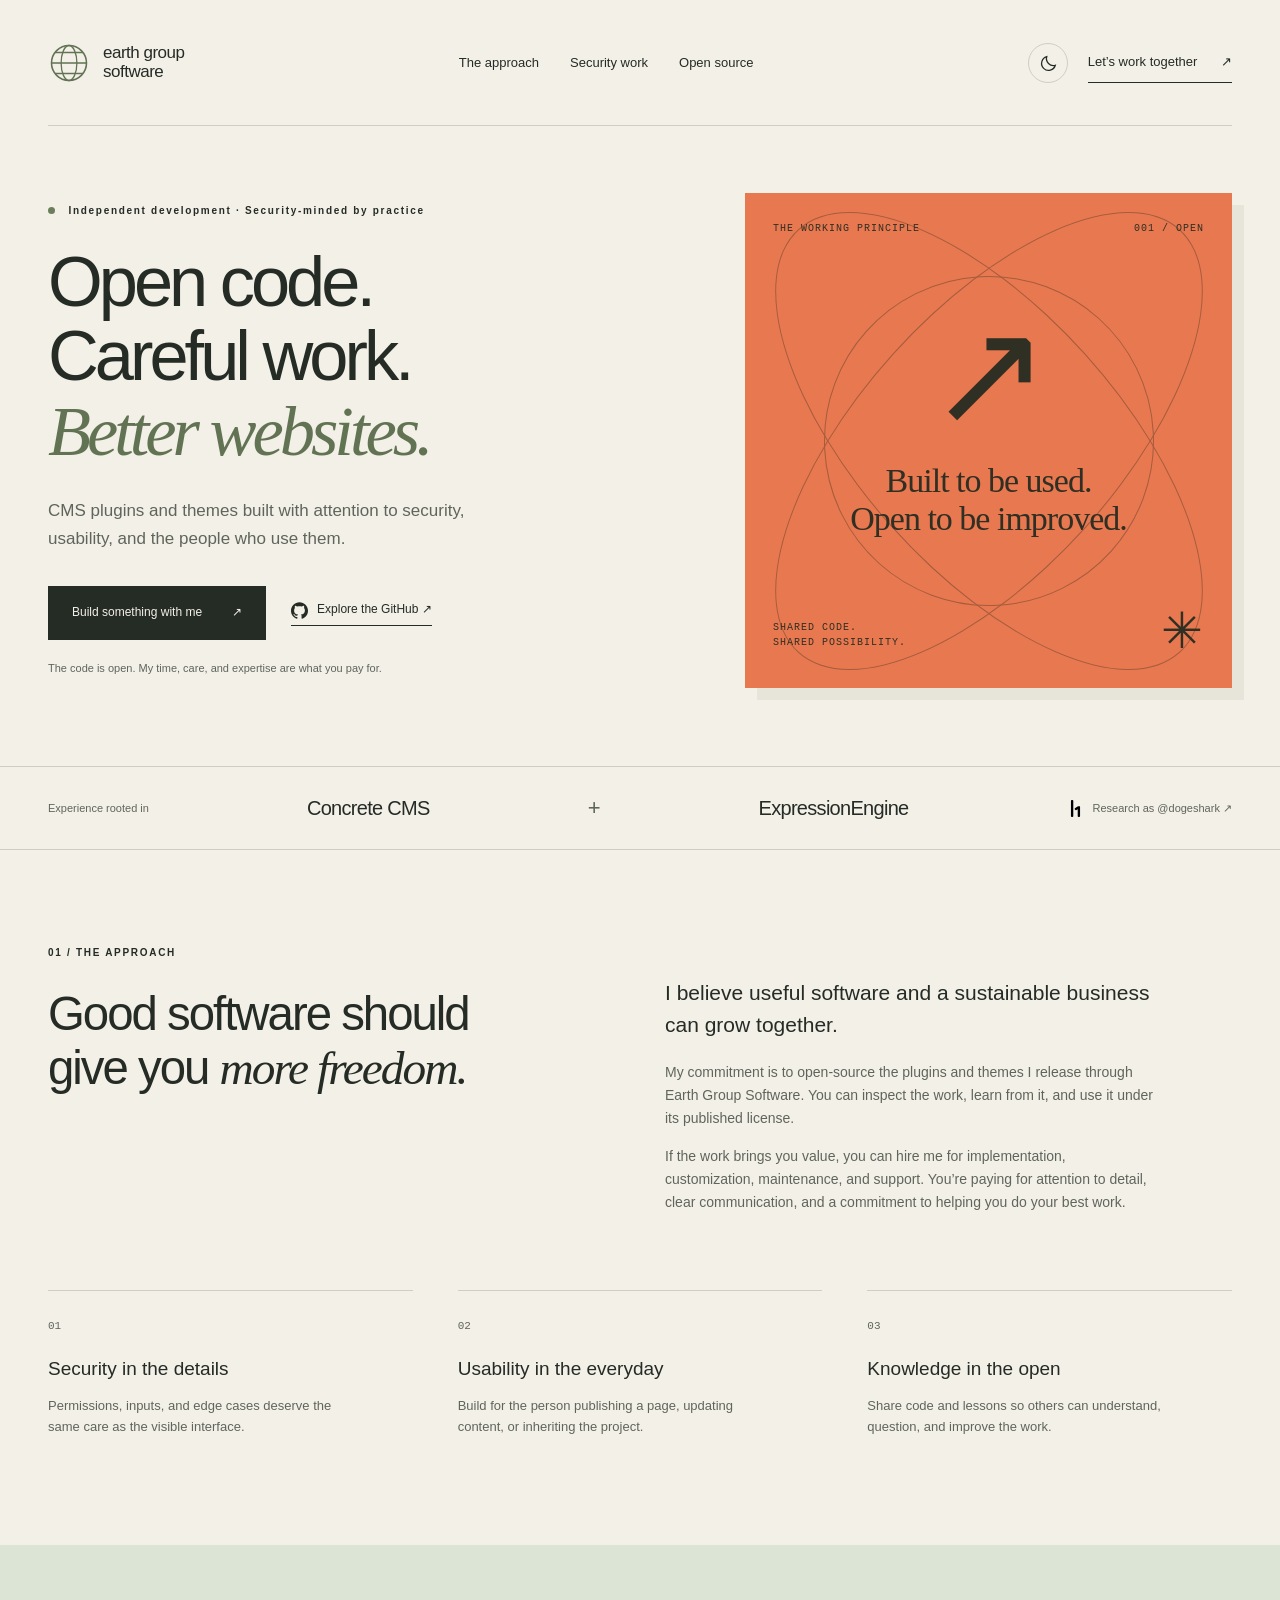
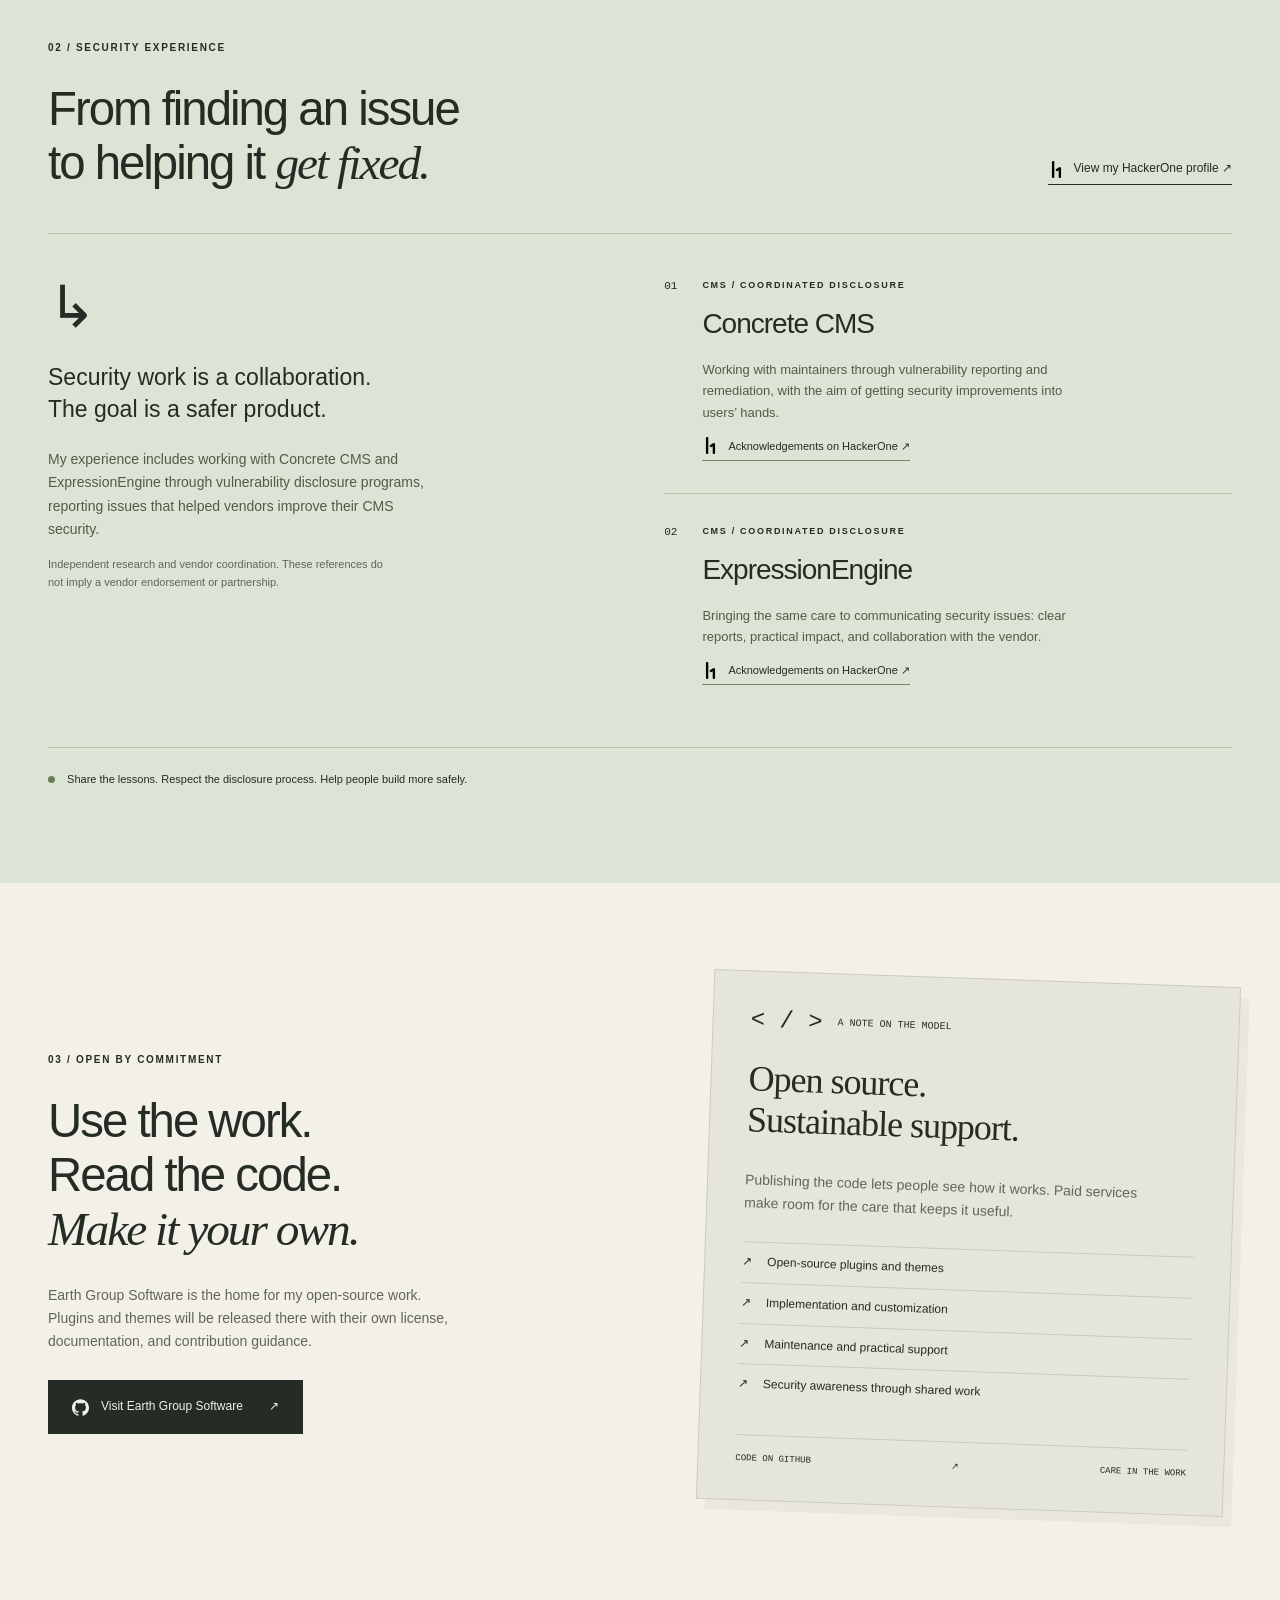
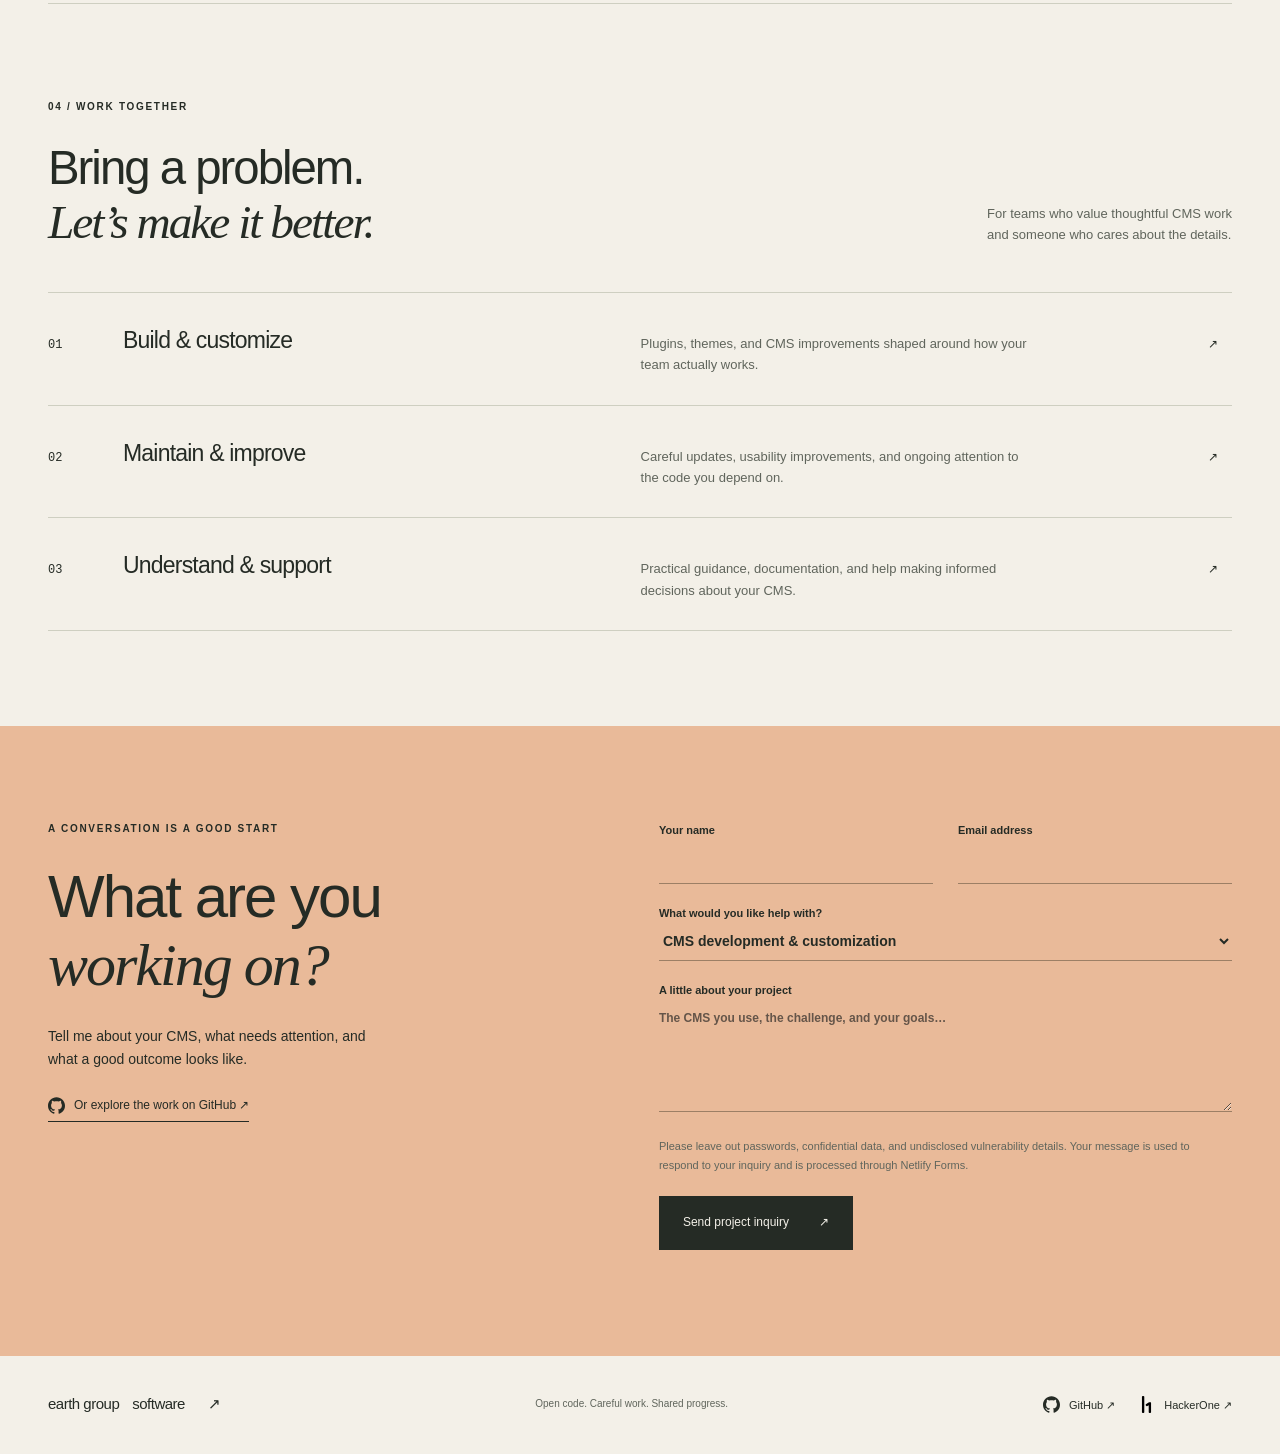
==== index.html @ a151471f "Add files via upload" ====
<!doctype html>
<html lang="en">
<head>
  <meta charset="utf-8"><meta name="viewport" content="width=device-width, initial-scale=1">
  <title>Earth Group Software — Open code. Careful work.</title>
  <meta name="description" content="Open-source CMS plugins and themes, thoughtful development, and paid support. Built on Dogeshark’s experience with coordinated vulnerability disclosure.">
  <meta name="theme-color" content="#f3f0e8"><link rel="icon" href="favicon.svg" type="image/svg+xml"><script src="theme.js"></script><link rel="stylesheet" href="styles.css">
</head>
<body>
<a class="skip" href="#main">Skip to content</a>
<header class="header wrap">
  <a class="brand" href="#" aria-label="Earth Group Software home"><svg class="brand-symbol" viewBox="0 0 48 48" fill="none" aria-hidden="true" focusable="false"><circle cx="24" cy="24" r="20" stroke="currentColor" stroke-width="1.8"/><ellipse cx="24" cy="24" rx="9" ry="20" stroke="currentColor" stroke-width="1.5"/><path d="M4 24h40M8 12h32M8 36h32" stroke="currentColor" stroke-width="1.5"/></svg><span>earth group<br><strong>software</strong></span></a>
  <nav aria-label="Main navigation"><a href="#approach">The approach</a><a href="#research">Security work</a><a href="#open-source">Open source</a></nav>
  <div class="header-actions"><button class="theme-toggle" type="button" aria-label="Switch to dark mode" aria-pressed="false" title="Switch to dark mode"><svg class="moon-icon" viewBox="0 0 24 24" fill="none" stroke="currentColor" stroke-width="1.6" aria-hidden="true"><path d="M20.6 14.2A8.7 8.7 0 0 1 9.8 3.4 8.8 8.8 0 1 0 20.6 14.2Z"/></svg><svg class="sun-icon" viewBox="0 0 24 24" fill="none" stroke="currentColor" stroke-width="1.6" aria-hidden="true"><circle cx="12" cy="12" r="4"/><path d="M12 1v3m0 16v3M1 12h3m16 0h3M4.2 4.2l2.1 2.1m11.4 11.4 2.1 2.1M4.2 19.8l2.1-2.1M17.7 6.3l2.1-2.1"/></svg></button><a class="header-cta" href="#contact">Let’s work together <span aria-hidden="true">↗</span></a></div>
</header>
<main id="main">
<section class="hero wrap" aria-labelledby="hero-title">
  <div class="hero-copy"><p class="eyebrow"><span class="dot"></span> Independent development · Security-minded by practice</p>
  <h1 id="hero-title">Open code.<br>Careful work.<br><em>Better websites.</em></h1>
  <p class="intro">CMS plugins and themes built with attention to security, usability, and the people who use them.</p>
  <div class="hero-actions"><a class="button dark" href="#contact">Build something with me <span aria-hidden="true">↗</span></a><a class="platform-link text-link" href="https://github.com/earth-group-software"><svg class="platform-icon github-icon" fill="currentColor" aria-hidden="true" focusable="false" role="img" viewBox="0 0 24 24" xmlns="http://www.w3.org/2000/svg"><path d="M12 .297c-6.63 0-12 5.373-12 12 0 5.303 3.438 9.8 8.205 11.385.6.113.82-.258.82-.577 0-.285-.01-1.04-.015-2.04-3.338.724-4.042-1.61-4.042-1.61C4.422 18.07 3.633 17.7 3.633 17.7c-1.087-.744.084-.729.084-.729 1.205.084 1.838 1.236 1.838 1.236 1.07 1.835 2.809 1.305 3.495.998.108-.776.417-1.305.76-1.605-2.665-.3-5.466-1.332-5.466-5.93 0-1.31.465-2.38 1.235-3.22-.135-.303-.54-1.523.105-3.176 0 0 1.005-.322 3.3 1.23.96-.267 1.98-.399 3-.405 1.02.006 2.04.138 3 .405 2.28-1.552 3.285-1.23 3.285-1.23.645 1.653.24 2.873.12 3.176.765.84 1.23 1.91 1.23 3.22 0 4.61-2.805 5.625-5.475 5.92.42.36.81 1.096.81 2.22 0 1.606-.015 2.896-.015 3.286 0 .315.21.69.825.57C20.565 22.092 24 17.592 24 12.297c0-6.627-5.373-12-12-12"/></svg><span class="link-label">Explore the GitHub ↗</span></a></div>
  <p class="small hero-note">The code is open. My time, care, and expertise are what you pay for.</p></div>
  <div class="hero-art" aria-label="An illustrated field note describing the open-source approach">
    <div class="art-top"><span>THE WORKING PRINCIPLE</span><span>001 / OPEN</span></div>
    <div class="orbit orbit-one"></div><div class="orbit orbit-two"></div><div class="orbit orbit-three"></div>
    <div class="art-center"><span aria-hidden="true">↗</span><p>Built to be used.<br>Open to be improved.</p></div>
    <div class="art-bottom"><span>SHARED CODE.<br>SHARED POSSIBILITY.</span><span class="asterisk" aria-hidden="true">✳</span></div>
  </div>
</section>
<div class="platform-band"><div class="wrap"><span>Experience rooted in</span><strong>Concrete CMS</strong><span class="plus" aria-hidden="true">+</span><strong>ExpressionEngine</strong><a class="platform-link" href="https://hackerone.com/dogeshark"><svg class="platform-icon hackerone-icon" fill="currentColor" aria-hidden="true" focusable="false" role="img" viewBox="0 0 24 24" xmlns="http://www.w3.org/2000/svg"><path d="M7.207 0c-.4836 0-.8774.1018-1.1823.3002-.3044.2003-.4592.4627-.4592.7798v21.809c0 .2766.1581.5277.4752.7609.315.2335.7031.3501 1.1664.3501.4427 0 .8306-.1166 1.1678-.3501.3352-.231.5058-.4843.5058-.761V1.0815c0-.319-.1623-.5769-.4893-.7813C8.0644.1018 7.6702 0 7.207 0zm9.5234 8.662c-.4836 0-.8717.0981-1.1683.3007l-4.439 2.7822c-.1988.1861-.2841.4687-.2473.855.0342.3826.2108.747.5238 1.0907.3145.346.6662.5626 1.0684.6547.3963.0899.6973.041.8962-.143l1.7551-1.0951v9.7817c0 .2767.1522.5278.4607.761.3007.2335.6873.3501 1.1504.3501.463 0 .863-.1166 1.1983-.3501.3371-.2332.5058-.4843.5058-.761V9.7381c0-.3193-.165-.577-.4898-.7754-.3252-.2026-.7288-.3007-1.2143-.3007z"/></svg><span class="link-label">Research as @dogeshark ↗</span></a></div></div>
<section id="approach" class="section wrap approach">
  <div><p class="eyebrow">01 / THE APPROACH</p><h2>Good software should<br>give you <em>more freedom.</em></h2></div>
  <div class="approach-copy"><p class="lead">I believe useful software and a sustainable business can grow together.</p><p>My commitment is to open-source the plugins and themes I release through Earth Group Software. You can inspect the work, learn from it, and use it under its published license.</p><p>If the work brings you value, you can hire me for implementation, customization, maintenance, and support. You’re paying for attention to detail, clear communication, and a commitment to helping you do your best work.</p></div>
  <div class="principles"><article><span>01</span><h3>Security in the details</h3><p>Permissions, inputs, and edge cases deserve the same care as the visible interface.</p></article><article><span>02</span><h3>Usability in the everyday</h3><p>Build for the person publishing a page, updating content, or inheriting the project.</p></article><article><span>03</span><h3>Knowledge in the open</h3><p>Share code and lessons so others can understand, question, and improve the work.</p></article></div>
</section>
<section id="research" class="research"><div class="wrap section">
  <div class="section-heading"><div><p class="eyebrow">02 / SECURITY EXPERIENCE</p><h2>From finding an issue<br>to helping it <em>get fixed.</em></h2></div><a class="platform-link text-link" href="https://hackerone.com/dogeshark"><svg class="platform-icon hackerone-icon" fill="currentColor" aria-hidden="true" focusable="false" role="img" viewBox="0 0 24 24" xmlns="http://www.w3.org/2000/svg"><path d="M7.207 0c-.4836 0-.8774.1018-1.1823.3002-.3044.2003-.4592.4627-.4592.7798v21.809c0 .2766.1581.5277.4752.7609.315.2335.7031.3501 1.1664.3501.4427 0 .8306-.1166 1.1678-.3501.3352-.231.5058-.4843.5058-.761V1.0815c0-.319-.1623-.5769-.4893-.7813C8.0644.1018 7.6702 0 7.207 0zm9.5234 8.662c-.4836 0-.8717.0981-1.1683.3007l-4.439 2.7822c-.1988.1861-.2841.4687-.2473.855.0342.3826.2108.747.5238 1.0907.3145.346.6662.5626 1.0684.6547.3963.0899.6973.041.8962-.143l1.7551-1.0951v9.7817c0 .2767.1522.5278.4607.761.3007.2335.6873.3501 1.1504.3501.463 0 .863-.1166 1.1983-.3501.3371-.2332.5058-.4843.5058-.761V9.7381c0-.3193-.165-.577-.4898-.7754-.3252-.2026-.7288-.3007-1.2143-.3007z"/></svg><span class="link-label">View my HackerOne profile ↗</span></a></div>
  <div class="research-layout"><div class="research-statement"><span class="research-icon" aria-hidden="true">↳</span><p>Security work is a collaboration.<br><strong>The goal is a safer product.</strong></p><p class="body-copy">My experience includes working with Concrete CMS and ExpressionEngine through vulnerability disclosure programs, reporting issues that helped vendors improve their CMS security.</p><p class="small">Independent research and vendor coordination. These references do not imply a vendor endorsement or partnership.</p></div>
  <div class="vendor-list"><article><div class="vendor-number">01</div><div><p class="eyebrow">CMS / COORDINATED DISCLOSURE</p><h3>Concrete CMS</h3><p>Working with maintainers through vulnerability reporting and remediation, with the aim of getting security improvements into users’ hands.</p><a class="platform-link" href="https://hackerone.com/concretecms/thanks"><svg class="platform-icon hackerone-icon" fill="currentColor" aria-hidden="true" focusable="false" role="img" viewBox="0 0 24 24" xmlns="http://www.w3.org/2000/svg"><path d="M7.207 0c-.4836 0-.8774.1018-1.1823.3002-.3044.2003-.4592.4627-.4592.7798v21.809c0 .2766.1581.5277.4752.7609.315.2335.7031.3501 1.1664.3501.4427 0 .8306-.1166 1.1678-.3501.3352-.231.5058-.4843.5058-.761V1.0815c0-.319-.1623-.5769-.4893-.7813C8.0644.1018 7.6702 0 7.207 0zm9.5234 8.662c-.4836 0-.8717.0981-1.1683.3007l-4.439 2.7822c-.1988.1861-.2841.4687-.2473.855.0342.3826.2108.747.5238 1.0907.3145.346.6662.5626 1.0684.6547.3963.0899.6973.041.8962-.143l1.7551-1.0951v9.7817c0 .2767.1522.5278.4607.761.3007.2335.6873.3501 1.1504.3501.463 0 .863-.1166 1.1983-.3501.3371-.2332.5058-.4843.5058-.761V9.7381c0-.3193-.165-.577-.4898-.7754-.3252-.2026-.7288-.3007-1.2143-.3007z"/></svg><span class="link-label">Acknowledgements on HackerOne ↗</span></a></div></article><article><div class="vendor-number">02</div><div><p class="eyebrow">CMS / COORDINATED DISCLOSURE</p><h3>ExpressionEngine</h3><p>Bringing the same care to communicating security issues: clear reports, practical impact, and collaboration with the vendor.</p><a class="platform-link" href="https://hackerone.com/expressionengine/thanks"><svg class="platform-icon hackerone-icon" fill="currentColor" aria-hidden="true" focusable="false" role="img" viewBox="0 0 24 24" xmlns="http://www.w3.org/2000/svg"><path d="M7.207 0c-.4836 0-.8774.1018-1.1823.3002-.3044.2003-.4592.4627-.4592.7798v21.809c0 .2766.1581.5277.4752.7609.315.2335.7031.3501 1.1664.3501.4427 0 .8306-.1166 1.1678-.3501.3352-.231.5058-.4843.5058-.761V1.0815c0-.319-.1623-.5769-.4893-.7813C8.0644.1018 7.6702 0 7.207 0zm9.5234 8.662c-.4836 0-.8717.0981-1.1683.3007l-4.439 2.7822c-.1988.1861-.2841.4687-.2473.855.0342.3826.2108.747.5238 1.0907.3145.346.6662.5626 1.0684.6547.3963.0899.6973.041.8962-.143l1.7551-1.0951v9.7817c0 .2767.1522.5278.4607.761.3007.2335.6873.3501 1.1504.3501.463 0 .863-.1166 1.1983-.3501.3371-.2332.5058-.4843.5058-.761V9.7381c0-.3193-.165-.577-.4898-.7754-.3252-.2026-.7288-.3007-1.2143-.3007z"/></svg><span class="link-label">Acknowledgements on HackerOne ↗</span></a></div></article></div></div>
  <div class="research-foot"><span class="dot"></span> Share the lessons. Respect the disclosure process. Help people build more safely.</div>
</div></section>
<section id="open-source" class="section wrap open-source"><div><p class="eyebrow">03 / OPEN BY COMMITMENT</p><h2>Use the work.<br>Read the code.<br><em>Make it your own.</em></h2><p>Earth Group Software is the home for my open-source work. Plugins and themes will be released there with their own license, documentation, and contribution guidance.</p><a class="platform-link button dark" href="https://github.com/earth-group-software"><svg class="platform-icon github-icon" fill="currentColor" aria-hidden="true" focusable="false" role="img" viewBox="0 0 24 24" xmlns="http://www.w3.org/2000/svg"><path d="M12 .297c-6.63 0-12 5.373-12 12 0 5.303 3.438 9.8 8.205 11.385.6.113.82-.258.82-.577 0-.285-.01-1.04-.015-2.04-3.338.724-4.042-1.61-4.042-1.61C4.422 18.07 3.633 17.7 3.633 17.7c-1.087-.744.084-.729.084-.729 1.205.084 1.838 1.236 1.838 1.236 1.07 1.835 2.809 1.305 3.495.998.108-.776.417-1.305.76-1.605-2.665-.3-5.466-1.332-5.466-5.93 0-1.31.465-2.38 1.235-3.22-.135-.303-.54-1.523.105-3.176 0 0 1.005-.322 3.3 1.23.96-.267 1.98-.399 3-.405 1.02.006 2.04.138 3 .405 2.28-1.552 3.285-1.23 3.285-1.23.645 1.653.24 2.873.12 3.176.765.84 1.23 1.91 1.23 3.22 0 4.61-2.805 5.625-5.475 5.92.42.36.81 1.096.81 2.22 0 1.606-.015 2.896-.015 3.286 0 .315.21.69.825.57C20.565 22.092 24 17.592 24 12.297c0-6.627-5.373-12-12-12"/></svg><span class="link-label">Visit Earth Group Software <span aria-hidden="true">↗</span></span></a></div><div class="source-note"><div class="note-label"><span aria-hidden="true">&lt; / &gt;</span> A NOTE ON THE MODEL</div><h3>Open source.<br>Sustainable support.</h3><p>Publishing the code lets people see how it works. Paid services make room for the care that keeps it useful.</p><ul><li>Open-source plugins and themes</li><li>Implementation and customization</li><li>Maintenance and practical support</li><li>Security awareness through shared work</li></ul><div class="note-footer">CODE ON GITHUB <span aria-hidden="true">↗</span> CARE IN THE WORK</div></div></section>
<section class="services wrap section" id="services"><div class="section-heading"><div><p class="eyebrow">04 / WORK TOGETHER</p><h2>Bring a problem.<br><em>Let’s make it better.</em></h2></div><p>For teams who value thoughtful CMS work<br>and someone who cares about the details.</p></div><div class="service-rows"><article><span>01</span><h3>Build &amp; customize</h3><p>Plugins, themes, and CMS improvements shaped around how your team actually works.</p><span aria-hidden="true">↗</span></article><article><span>02</span><h3>Maintain &amp; improve</h3><p>Careful updates, usability improvements, and ongoing attention to the code you depend on.</p><span aria-hidden="true">↗</span></article><article><span>03</span><h3>Understand &amp; support</h3><p>Practical guidance, documentation, and help making informed decisions about your CMS.</p><span aria-hidden="true">↗</span></article></div></section>
<section class="contact" id="contact"><div class="wrap section contact-layout"><div><p class="eyebrow">A CONVERSATION IS A GOOD START</p><h2>What are you<br><em>working on?</em></h2><p>Tell me about your CMS, what needs attention, and what a good outcome looks like.</p><a class="platform-link text-link" href="https://github.com/earth-group-software"><svg class="platform-icon github-icon" fill="currentColor" aria-hidden="true" focusable="false" role="img" viewBox="0 0 24 24" xmlns="http://www.w3.org/2000/svg"><path d="M12 .297c-6.63 0-12 5.373-12 12 0 5.303 3.438 9.8 8.205 11.385.6.113.82-.258.82-.577 0-.285-.01-1.04-.015-2.04-3.338.724-4.042-1.61-4.042-1.61C4.422 18.07 3.633 17.7 3.633 17.7c-1.087-.744.084-.729.084-.729 1.205.084 1.838 1.236 1.838 1.236 1.07 1.835 2.809 1.305 3.495.998.108-.776.417-1.305.76-1.605-2.665-.3-5.466-1.332-5.466-5.93 0-1.31.465-2.38 1.235-3.22-.135-.303-.54-1.523.105-3.176 0 0 1.005-.322 3.3 1.23.96-.267 1.98-.399 3-.405 1.02.006 2.04.138 3 .405 2.28-1.552 3.285-1.23 3.285-1.23.645 1.653.24 2.873.12 3.176.765.84 1.23 1.91 1.23 3.22 0 4.61-2.805 5.625-5.475 5.92.42.36.81 1.096.81 2.22 0 1.606-.015 2.896-.015 3.286 0 .315.21.69.825.57C20.565 22.092 24 17.592 24 12.297c0-6.627-5.373-12-12-12"/></svg><span class="link-label">Or explore the work on GitHub ↗</span></a></div>
<form name="project-inquiry" method="POST" action="/thanks.html" data-netlify="true" netlify-honeypot="company-site"><input type="hidden" name="form-name" value="project-inquiry"><p class="honeypot"><label>Leave this blank <input name="company-site" tabindex="-1" autocomplete="off"></label></p><div class="form-row"><label>Your name<input name="name" autocomplete="name" required maxlength="120"></label><label>Email address<input name="email" type="email" autocomplete="email" required maxlength="254"></label></div><label>What would you like help with?<select name="service"><option>CMS development & customization</option><option>Plugins & themes</option><option>Maintenance & support</option><option>Something else</option></select></label><label>A little about your project<textarea name="message" rows="4" required maxlength="6000" placeholder="The CMS you use, the challenge, and your goals…"></textarea></label><p class="small">Please leave out passwords, confidential data, and undisclosed vulnerability details. Your message is used to respond to your inquiry and is processed through Netlify Forms.</p><button class="button dark" type="submit">Send project inquiry <span aria-hidden="true">↗</span></button><p id="form-notice" class="small" role="status"></p></form></div></section>
</main><footer class="wrap footer"><a class="brand footer-brand" href="#">earth group <strong>software</strong><span aria-hidden="true">↗</span></a><p>Open code. Careful work. Shared progress.</p><div><a class="platform-link" href="https://github.com/earth-group-software"><svg class="platform-icon github-icon" fill="currentColor" aria-hidden="true" focusable="false" role="img" viewBox="0 0 24 24" xmlns="http://www.w3.org/2000/svg"><path d="M12 .297c-6.63 0-12 5.373-12 12 0 5.303 3.438 9.8 8.205 11.385.6.113.82-.258.82-.577 0-.285-.01-1.04-.015-2.04-3.338.724-4.042-1.61-4.042-1.61C4.422 18.07 3.633 17.7 3.633 17.7c-1.087-.744.084-.729.084-.729 1.205.084 1.838 1.236 1.838 1.236 1.07 1.835 2.809 1.305 3.495.998.108-.776.417-1.305.76-1.605-2.665-.3-5.466-1.332-5.466-5.93 0-1.31.465-2.38 1.235-3.22-.135-.303-.54-1.523.105-3.176 0 0 1.005-.322 3.3 1.23.96-.267 1.98-.399 3-.405 1.02.006 2.04.138 3 .405 2.28-1.552 3.285-1.23 3.285-1.23.645 1.653.24 2.873.12 3.176.765.84 1.23 1.91 1.23 3.22 0 4.61-2.805 5.625-5.475 5.92.42.36.81 1.096.81 2.22 0 1.606-.015 2.896-.015 3.286 0 .315.21.69.825.57C20.565 22.092 24 17.592 24 12.297c0-6.627-5.373-12-12-12"/></svg><span class="link-label">GitHub ↗</span></a><a class="platform-link" href="https://hackerone.com/dogeshark"><svg class="platform-icon hackerone-icon" fill="currentColor" aria-hidden="true" focusable="false" role="img" viewBox="0 0 24 24" xmlns="http://www.w3.org/2000/svg"><path d="M7.207 0c-.4836 0-.8774.1018-1.1823.3002-.3044.2003-.4592.4627-.4592.7798v21.809c0 .2766.1581.5277.4752.7609.315.2335.7031.3501 1.1664.3501.4427 0 .8306-.1166 1.1678-.3501.3352-.231.5058-.4843.5058-.761V1.0815c0-.319-.1623-.5769-.4893-.7813C8.0644.1018 7.6702 0 7.207 0zm9.5234 8.662c-.4836 0-.8717.0981-1.1683.3007l-4.439 2.7822c-.1988.1861-.2841.4687-.2473.855.0342.3826.2108.747.5238 1.0907.3145.346.6662.5626 1.0684.6547.3963.0899.6973.041.8962-.143l1.7551-1.0951v9.7817c0 .2767.1522.5278.4607.761.3007.2335.6873.3501 1.1504.3501.463 0 .863-.1166 1.1983-.3501.3371-.2332.5058-.4843.5058-.761V9.7381c0-.3193-.165-.577-.4898-.7754-.3252-.2026-.7288-.3007-1.2143-.3007z"/></svg><span class="link-label">HackerOne ↗</span></a></div></footer>
<script src="script.js" defer></script>
</body></html>
---- styles.css ----
:root{--paper:#f3f0e8;--ink:#252b25;--muted:#60655c;--line:#cecfc1;--orange:#e77850;--green:#dce4d5}*{box-sizing:border-box}html{scroll-behavior:smooth;scroll-padding-top:28px}body{margin:0;background:var(--paper);color:var(--ink);font-family:Arial,Helvetica,sans-serif;font-size:16px;line-height:1.65}a{color:inherit;text-decoration:none}a:hover{text-decoration:underline;text-underline-offset:5px}button,input,textarea,select{font:inherit}a,button,input,textarea,select{touch-action:manipulation}:focus-visible{outline:3px solid #264e91;outline-offset:5px}.wrap{width:min(1260px,calc(100% - 96px));margin:auto}.header{display:flex;align-items:center;justify-content:space-between;min-height:126px;border-bottom:1px solid var(--line);gap:24px}.brand{display:flex;gap:13px;align-items:center;font-size:17px;line-height:1.1;letter-spacing:-.5px}.brand strong{font-weight:400}.mark{font-family:Georgia,serif;font-size:45px;letter-spacing:-15px;margin-right:12px}.mark span{color:#697a5d}.header nav{display:flex;gap:31px;font-size:13px}.header-cta{font-size:13px;border-bottom:1px solid var(--ink);padding:9px 0}.header-cta span{margin-left:20px}.hero{display:grid;grid-template-columns:1.3fr 1fr;gap:64px;padding-top:67px;padding-bottom:78px;align-items:center}.eyebrow{font-size:10px;letter-spacing:1.7px;font-weight:700;margin:0 0 25px}.dot{display:inline-block;width:7px;height:7px;background:#6b7e59;border-radius:50%;margin-right:9px}h1,h2,h3,p{margin-top:0}h1{font-size:clamp(52px,5.5vw,79px);line-height:1.06;letter-spacing:-4px;font-weight:500;margin-bottom:28px}h1 em,h2 em{font-family:Georgia,'Times New Roman',serif;font-weight:400}h1 em{color:#627353}h2{font-size:clamp(36px,3.7vw,52px);line-height:1.14;letter-spacing:-2px;font-weight:500;margin-bottom:25px}h3{font-weight:500}.intro{max-width:440px;font-size:17px;color:var(--muted);line-height:1.7}.hero-actions{display:flex;align-items:center;gap:25px;margin-top:32px;flex-wrap:wrap}.button{display:inline-flex;gap:30px;align-items:center;justify-content:space-between;padding:16px 23px;border:1px solid var(--ink);font-size:12px;font-weight:500;cursor:pointer}.button:hover{text-decoration:none;background:#45543c}.dark{background:var(--ink);color:var(--paper)}.text-link{font-size:12px;border-bottom:1px solid;padding-bottom:5px;width:fit-content}.small{font-size:11px;color:var(--muted);line-height:1.7}.hero-note{margin:19px 0 0}.hero-art{position:relative;overflow:hidden;background:var(--orange);height:495px;isolation:isolate;color:#302f23;display:flex;flex-direction:column;justify-content:space-between;padding:28px;box-shadow:12px 12px 0 #e7e5d9}.art-top,.art-bottom{display:flex;justify-content:space-between;align-items:center;font-family:monospace;font-size:10px;letter-spacing:1px;line-height:1.5}.art-center{position:relative;text-align:center;z-index:1}.art-center>span{font-size:146px;line-height:.9;font-weight:400;display:block}.art-center p{font-family:Georgia,serif;font-size:34px;line-height:1.12;letter-spacing:-1px;margin:22px 0 0}.asterisk{font-size:50px;line-height:1}.orbit{position:absolute;border:1px solid #a55c3d;border-radius:50%;width:570px;height:260px;left:50%;top:50%;z-index:-1;transform:translate(-50%,-50%) rotate(-48deg)}.orbit-two{transform:translate(-50%,-50%) rotate(48deg)}.orbit-three{width:330px;height:330px}.platform-band{border-top:1px solid var(--line);border-bottom:1px solid var(--line)}.platform-band .wrap{display:flex;justify-content:space-between;align-items:center;gap:20px;padding-block:23px}.platform-band span,.platform-band a{font-size:11px;color:var(--muted)}.platform-band strong{font-size:20px;font-weight:500;letter-spacing:-.7px}.platform-band .plus{font-size:22px}.section{padding-top:95px;padding-bottom:95px}.approach{display:grid;grid-template-columns:1fr 1fr;gap:50px}.approach-copy{max-width:490px;padding-top:32px;color:var(--muted);font-size:14px}.lead{font-size:21px;line-height:1.5;color:var(--ink)}.principles{grid-column:1/-1;display:grid;grid-template-columns:repeat(3,1fr);gap:45px;margin-top:12px}.principles article{border-top:1px solid var(--line);padding-top:20px}.principles article>span{font-family:monospace;font-size:11px;color:var(--muted)}.principles h3{font-size:19px;margin:16px 0 10px}.principles p{font-size:13px;color:var(--muted);max-width:300px}.research{background:var(--green)}.section-heading{display:flex;align-items:flex-end;justify-content:space-between;gap:30px;margin-bottom:42px}.section-heading h2{margin-bottom:0}.section-heading>.text-link{margin-bottom:6px;white-space:nowrap}.research-layout{display:grid;grid-template-columns:1fr 1.1fr;gap:100px;border-top:1px solid #b9c4af;padding-top:44px}.research-icon{font-size:58px;line-height:1;display:block;margin-bottom:25px}.research-statement>p:first-of-type{font-size:23px;line-height:1.4}.research-statement strong{font-weight:500}.body-copy{font-size:14px;color:#505c48;max-width:380px}.research-statement .small{max-width:350px}.vendor-list article{display:flex;gap:25px;padding-bottom:30px}.vendor-list article+article{border-top:1px solid #b9c4af;padding-top:30px}.vendor-number{font:11px monospace;padding-top:2px}.vendor-list .eyebrow{font-size:9px;margin-bottom:8px}.vendor-list h3{font-size:28px;letter-spacing:-1px;margin-bottom:12px}.vendor-list p:not(.eyebrow){font-size:13px;max-width:380px;color:#505c48}.vendor-list a{font-size:11px;border-bottom:1px solid #76876a;padding-bottom:5px}.research-foot{border-top:1px solid #b9c4af;padding-top:22px;font-size:11px;margin-top:30px}.open-source{display:grid;grid-template-columns:1fr 1fr;gap:130px;align-items:center}.open-source>div>p:not(.eyebrow){font-size:14px;max-width:410px;color:var(--muted);margin:27px 0}.source-note{background:#e6e5da;padding:35px 37px;transform:rotate(2deg);border:1px solid #cccdbf;box-shadow:9px 10px 0 #eae8de}.note-label{font:10px monospace;display:flex;align-items:center;gap:15px}.note-label span{font-size:24px}.source-note h3{font-family:Georgia,serif;font-size:36px;line-height:1.15;letter-spacing:-1px;margin:25px 0 17px}.source-note p{font-size:13px;color:var(--muted)}.source-note ul{padding:0;list-style:none;margin:25px 0 30px}.source-note li{border-top:1px solid #c8cabe;padding:10px 0;font-size:12px}.source-note li:before{content:'↗';padding-right:15px}.note-footer{font:9px monospace;display:flex;justify-content:space-between;gap:8px;border-top:1px solid #c8cabe;padding-top:18px}.services{border-top:1px solid var(--line)}.section-heading>p{font-size:13px;color:var(--muted);margin-bottom:4px}.service-rows article{display:grid;grid-template-columns:55px 1fr 1.1fr 24px;gap:20px;border-top:1px solid var(--line);padding:29px 0;align-items:baseline}.service-rows article:last-child{border-bottom:1px solid var(--line)}.service-rows span{font:12px monospace}.service-rows h3{font-size:23px;letter-spacing:-.8px;margin:0}.service-rows p{font-size:13px;color:var(--muted);max-width:390px;margin:0}.contact{background:#e9ba99}.contact-layout{display:grid;grid-template-columns:1fr 1.1fr;gap:90px}.contact-layout h2{font-size:60px}.contact-layout>div>p:not(.eyebrow){font-size:14px;max-width:330px;margin-bottom:25px}.contact label{display:block;font-size:11px;font-weight:600}.contact input,.contact select,.contact textarea{width:100%;border:0;border-bottom:1px solid #9c7f65;background:transparent;border-radius:0;padding:10px 0;font-size:14px;color:var(--ink);margin-bottom:20px}.contact textarea{resize:vertical;min-height:100px}.contact textarea::placeholder{color:#655549;font-size:12px}.form-row{display:grid;grid-template-columns:1fr 1fr;gap:25px}.contact .button{margin-top:10px}.honeypot{display:none}.footer{display:flex;justify-content:space-between;align-items:center;padding-block:40px;gap:25px}.footer-brand{font-size:15px}.footer-brand span{margin-left:10px}.footer p{font-size:10px;color:var(--muted);margin:0}.footer>div{display:flex;gap:23px;font-size:11px}.skip{position:absolute;left:20px;top:-100px;background:var(--ink);color:white;padding:12px;z-index:5}.skip:focus{top:10px}.thanks{max-width:700px;padding-block:100px}.thanks h1{font-size:60px}.thanks p{max-width:500px}.thanks .button{margin-top:20px}
@media(min-width:1500px){.hero{gap:100px}}@media(max-width:1000px){.wrap{width:calc(100% - 56px)}.header nav{gap:18px}.hero{gap:35px}.hero-art{height:450px}.hero-actions{gap:18px}.hero .eyebrow{max-width:300px}.research-layout,.open-source,.contact-layout{gap:45px}.platform-band strong{font-size:17px}.art-center p{font-size:29px}}@media(max-width:760px){.wrap{width:calc(100% - 40px)}.header{min-height:90px;flex-wrap:wrap;padding-block:18px;gap:20px}.header nav{order:3;width:100%;border-top:1px solid var(--line);padding-top:15px;justify-content:space-between;font-size:12px}.header-cta{font-size:11px}.hero{grid-template-columns:1fr;padding-top:42px;padding-bottom:50px;gap:35px}h1{font-size:61px;letter-spacing:-3px}.hero-art{height:390px;margin-right:10px}.hero .eyebrow{max-width:none;font-size:9px}.intro{font-size:16px}.platform-band .wrap{flex-wrap:wrap;justify-content:flex-start;gap:14px 20px}.platform-band .wrap>span:first-child{width:100%}.platform-band a{width:100%}.platform-band .plus{font-size:16px}.section{padding-block:60px}.approach{grid-template-columns:1fr;gap:10px}.approach-copy{padding-top:0}.principles{grid-template-columns:1fr;gap:20px;margin-top:22px}.principles p{max-width:none}.section-heading{display:block;margin-bottom:30px}.section-heading .text-link{display:inline-block;margin-top:20px}.research-layout,.open-source,.contact-layout{grid-template-columns:1fr;gap:35px}.research-statement .body-copy,.research-statement .small{max-width:none}.research-icon{margin-bottom:18px}.research-foot{line-height:1.6}.source-note{margin-inline:5px;padding:27px;transform:rotate(1deg)}.section-heading>p{margin-top:20px}.service-rows article{grid-template-columns:25px 1fr 20px;gap:15px;padding-block:23px}.service-rows p{grid-column:2;grid-row:2;max-width:none}.service-rows article>span:last-child{grid-column:3;grid-row:1}.service-rows h3{font-size:21px}.contact-layout h2{font-size:51px}.form-row{grid-template-columns:1fr;gap:0}.footer{flex-wrap:wrap;padding-block:30px}.footer p{order:3;width:100%}.footer>div{gap:15px}.footer-brand{gap:4px}h2{font-size:39px}.hero-actions .button{padding-inline:19px}}@media(prefers-reduced-motion:reduce){html{scroll-behavior:auto}}
:root{color-scheme:light}
.brand-symbol{width:42px;height:42px;flex:none;color:#627353}
.brand:hover{text-decoration:none}
.header-actions{display:flex;align-items:center;gap:20px}
.theme-toggle{width:40px;height:40px;display:inline-grid;place-items:center;border:1px solid var(--line);border-radius:50%;color:var(--ink);background:transparent;cursor:pointer;flex:none;padding:10px}
.theme-toggle:hover{background:var(--green)}
.theme-toggle svg{width:19px;height:19px}
.sun-icon{display:none}
.platform-link{display:inline-flex;align-items:center;gap:9px}
.platform-icon{width:17px;height:17px;flex:none}
.platform-link.button{gap:12px}
.platform-link.button .link-label{display:inline-flex;align-items:center;gap:26px}
.hackerone-icon{color:#000}
.thanks-toolbar{display:flex;align-items:center;justify-content:space-between;margin-bottom:35px;gap:20px}
.thanks-toolbar .eyebrow{margin:0}
.header nav{flex-wrap:wrap}
.header-actions,.header>.brand{flex-shrink:0}
html[data-theme="dark"]{color-scheme:dark;--paper:#191e1b;--ink:#f0eee5;--muted:#b2bbae;--line:#414c42;--green:#28372c}
[data-theme="dark"] .moon-icon{display:none}
[data-theme="dark"] .sun-icon{display:block}
[data-theme="dark"] .brand-symbol,[data-theme="dark"] h1 em{color:#b2c89e}
[data-theme="dark"] .dot{background:#b2c89e}
[data-theme="dark"] .hackerone-icon{color:#fff}
[data-theme="dark"] .hero-art{box-shadow:12px 12px 0 #2e382d}
[data-theme="dark"] .source-note{background:#29312a;border-color:#465344;box-shadow:9px 10px 0 #222922}
[data-theme="dark"] .source-note li,[data-theme="dark"] .note-footer,[data-theme="dark"] .research-layout,[data-theme="dark"] .vendor-list article+article,[data-theme="dark"] .research-foot{border-color:#4c5a48}
[data-theme="dark"] .body-copy,[data-theme="dark"] .vendor-list p:not(.eyebrow){color:#c1cbbb}
[data-theme="dark"] .vendor-list a{border-color:#91a183}
[data-theme="dark"] .contact{background:#392c25}
[data-theme="dark"] .contact input,[data-theme="dark"] .contact select,[data-theme="dark"] .contact textarea{border-color:#9b806b}
[data-theme="dark"] .contact textarea::placeholder{color:#c2afa0}
[data-theme="dark"] .contact select option{background:#392c25}
[data-theme="dark"] .button:hover{background:#c4d2b6;color:#191e1b}
[data-theme="dark"] :focus-visible{outline-color:#f2b088}
@media(max-width:1100px) and (min-width:761px){.header{gap:18px}.header nav{gap:15px}.header-actions{gap:12px}.header-cta span{margin-left:8px}}
@media(max-width:760px){.header-actions{gap:12px}.theme-toggle{width:36px;height:36px;padding:8px}.brand-symbol{width:36px;height:36px}.header{gap:15px}.brand{font-size:15px}.header-cta span{margin-left:6px}.platform-band a{width:auto}.platform-band .wrap .link-label{font-size:11px}.footer>.platform-link{gap:9px}.platform-link.button .link-label{gap:15px}.platform-link.button{padding-inline:18px}}
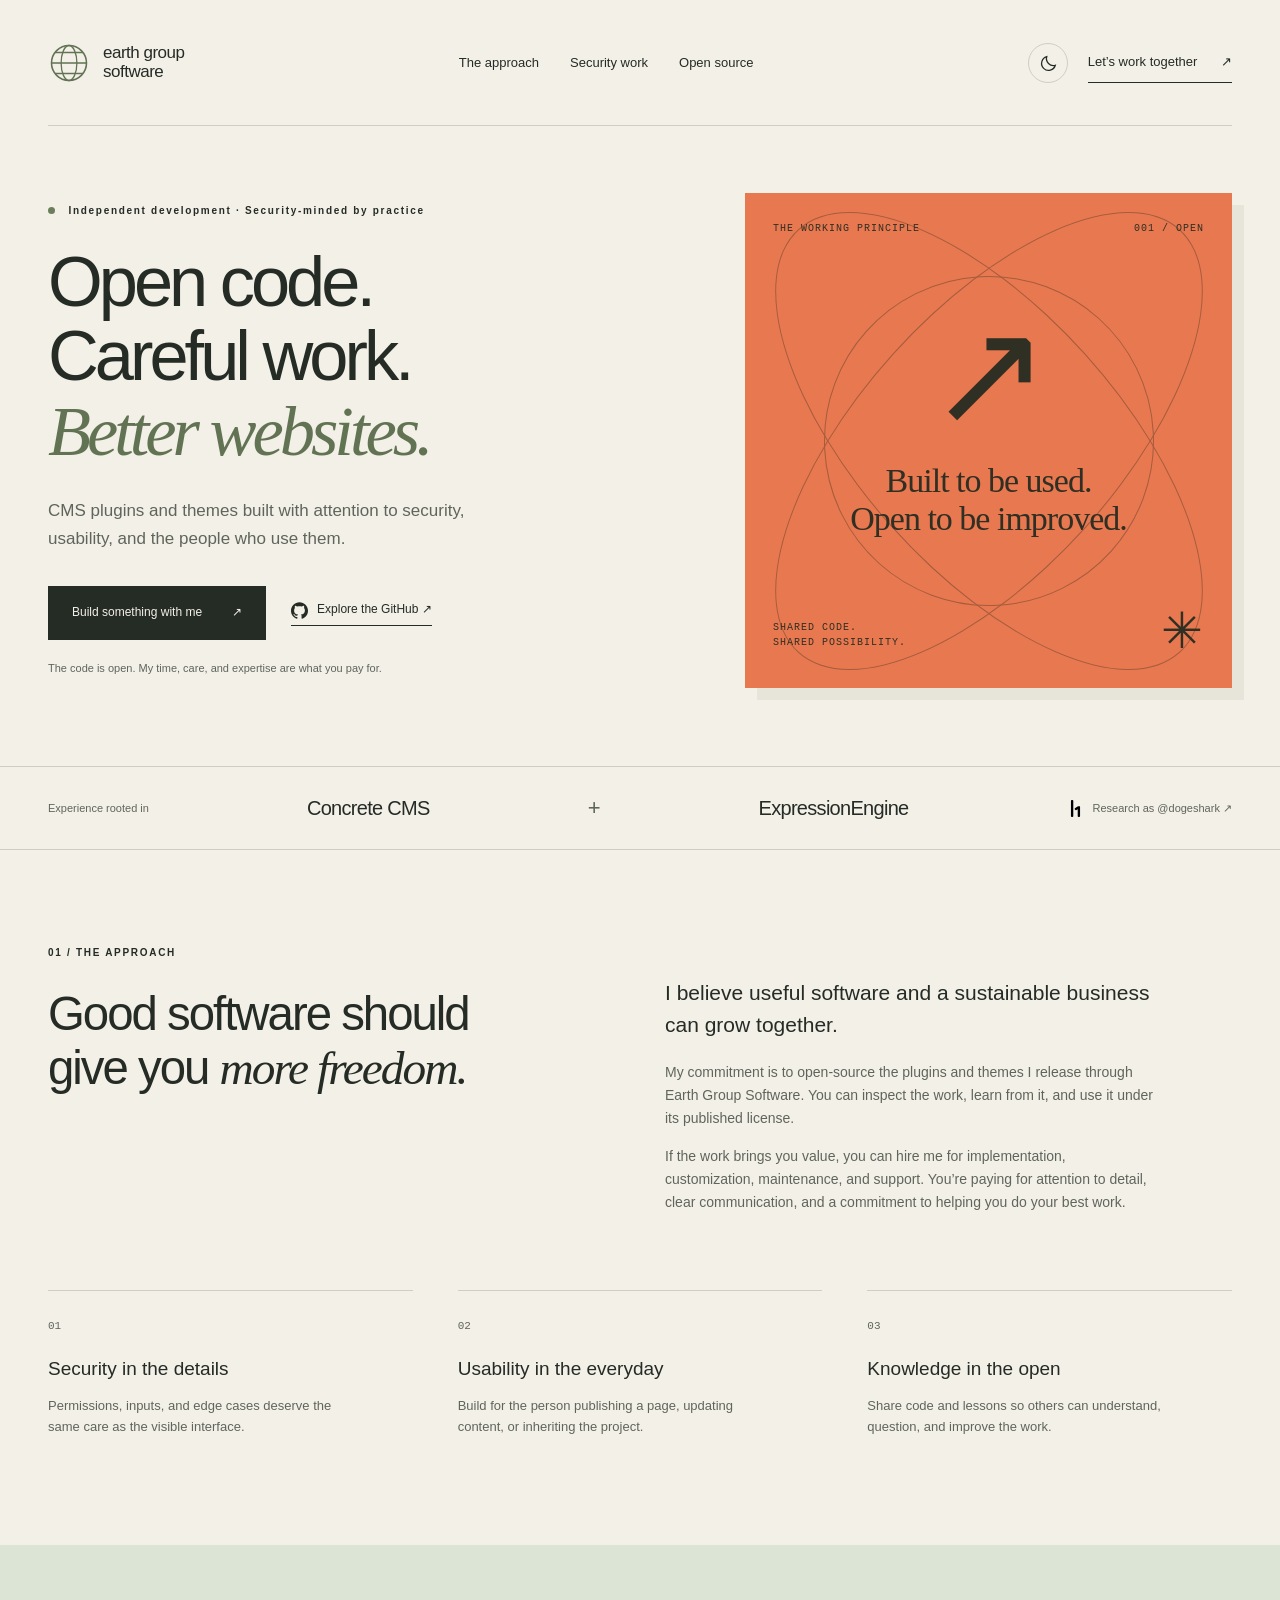
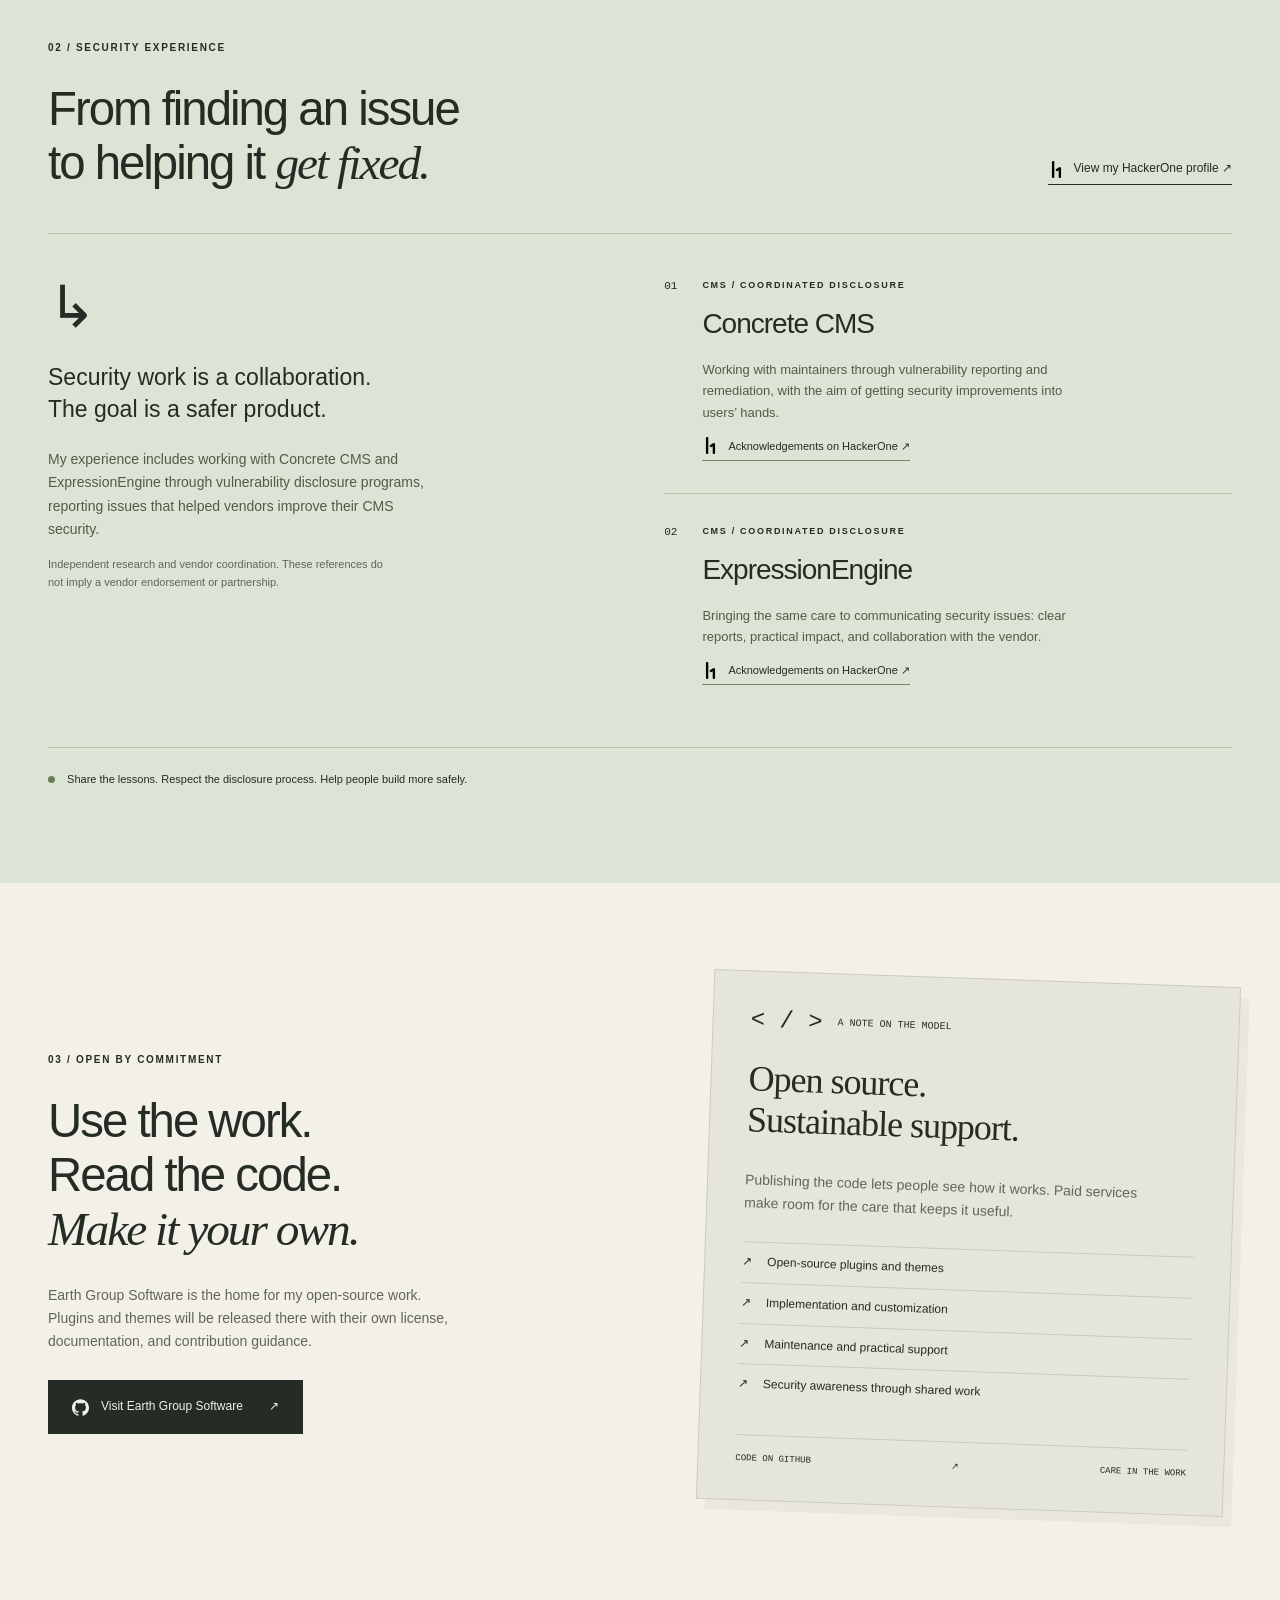
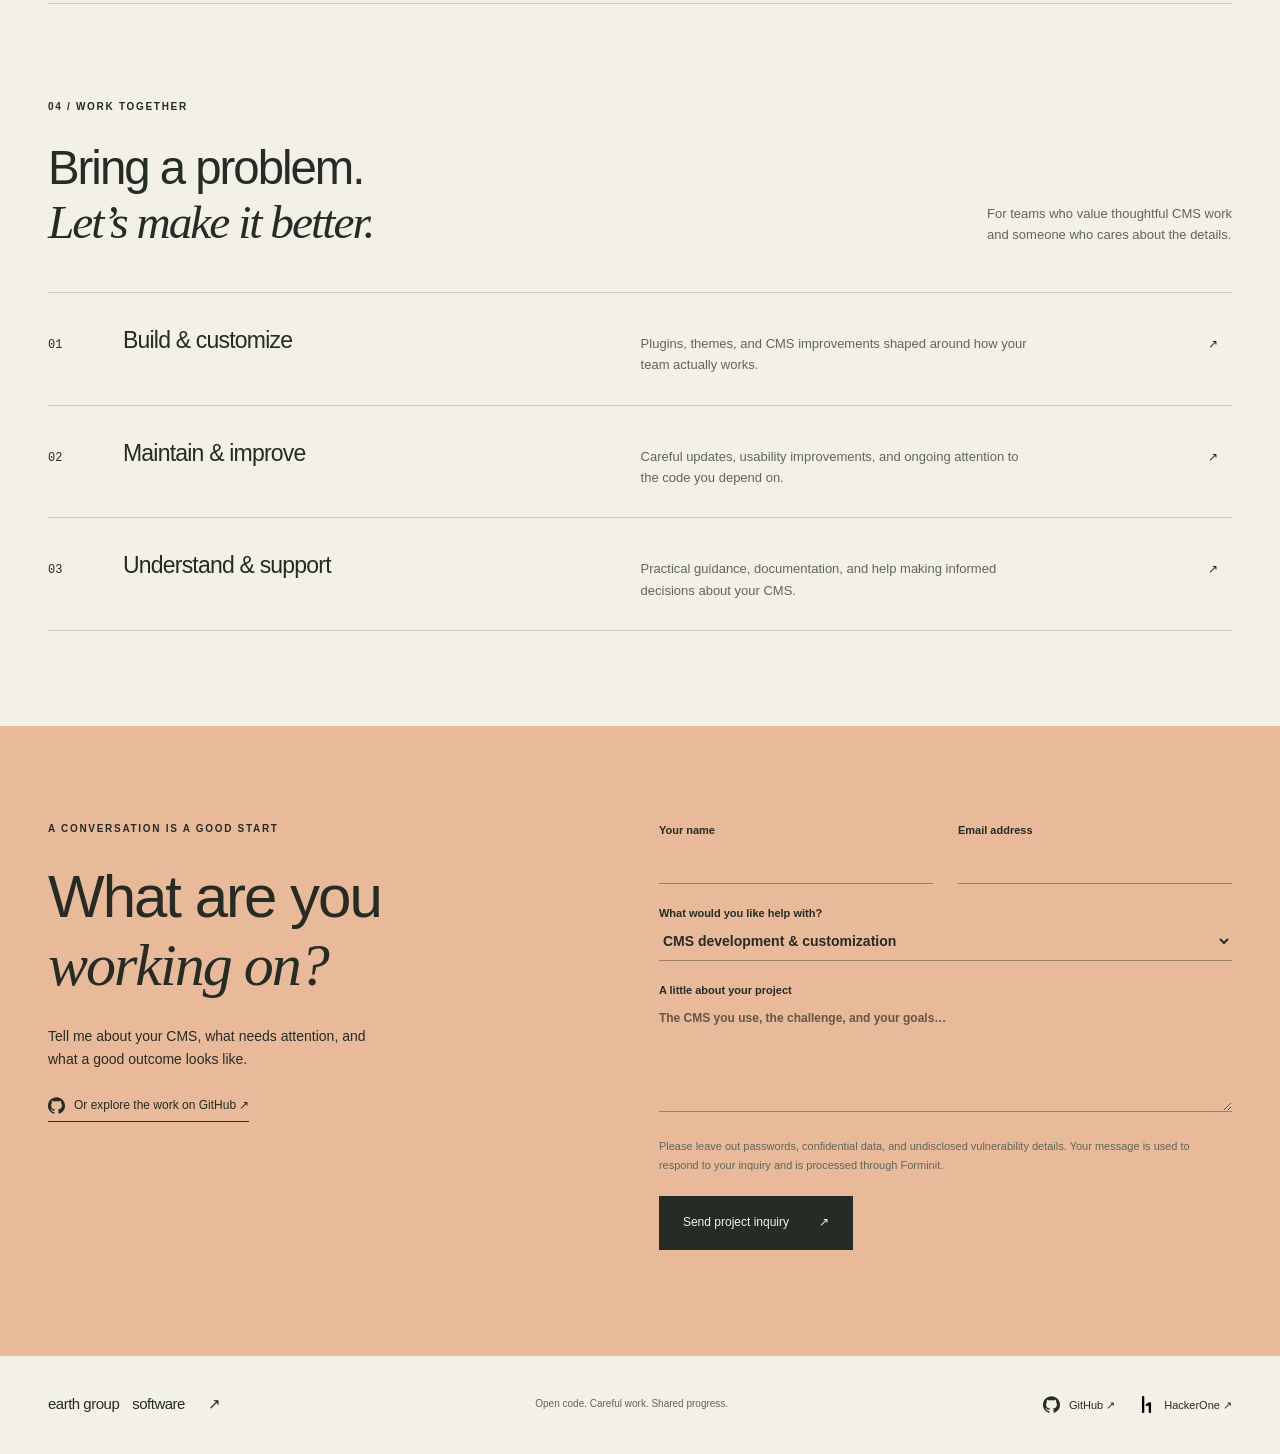
==== commit bc46dc58: "Connect inquiry form to Forminit" ====
--- a/index.html
+++ b/index.html
@@ -42,7 +42,8 @@
 <section id="open-source" class="section wrap open-source"><div><p class="eyebrow">03 / OPEN BY COMMITMENT</p><h2>Use the work.<br>Read the code.<br><em>Make it your own.</em></h2><p>Earth Group Software is the home for my open-source work. Plugins and themes will be released there with their own license, documentation, and contribution guidance.</p><a class="platform-link button dark" href="https://github.com/earth-group-software"><svg class="platform-icon github-icon" fill="currentColor" aria-hidden="true" focusable="false" role="img" viewBox="0 0 24 24" xmlns="http://www.w3.org/2000/svg"><path d="M12 .297c-6.63 0-12 5.373-12 12 0 5.303 3.438 9.8 8.205 11.385.6.113.82-.258.82-.577 0-.285-.01-1.04-.015-2.04-3.338.724-4.042-1.61-4.042-1.61C4.422 18.07 3.633 17.7 3.633 17.7c-1.087-.744.084-.729.084-.729 1.205.084 1.838 1.236 1.838 1.236 1.07 1.835 2.809 1.305 3.495.998.108-.776.417-1.305.76-1.605-2.665-.3-5.466-1.332-5.466-5.93 0-1.31.465-2.38 1.235-3.22-.135-.303-.54-1.523.105-3.176 0 0 1.005-.322 3.3 1.23.96-.267 1.98-.399 3-.405 1.02.006 2.04.138 3 .405 2.28-1.552 3.285-1.23 3.285-1.23.645 1.653.24 2.873.12 3.176.765.84 1.23 1.91 1.23 3.22 0 4.61-2.805 5.625-5.475 5.92.42.36.81 1.096.81 2.22 0 1.606-.015 2.896-.015 3.286 0 .315.21.69.825.57C20.565 22.092 24 17.592 24 12.297c0-6.627-5.373-12-12-12"/></svg><span class="link-label">Visit Earth Group Software <span aria-hidden="true">↗</span></span></a></div><div class="source-note"><div class="note-label"><span aria-hidden="true">&lt; / &gt;</span> A NOTE ON THE MODEL</div><h3>Open source.<br>Sustainable support.</h3><p>Publishing the code lets people see how it works. Paid services make room for the care that keeps it useful.</p><ul><li>Open-source plugins and themes</li><li>Implementation and customization</li><li>Maintenance and practical support</li><li>Security awareness through shared work</li></ul><div class="note-footer">CODE ON GITHUB <span aria-hidden="true">↗</span> CARE IN THE WORK</div></div></section>
 <section class="services wrap section" id="services"><div class="section-heading"><div><p class="eyebrow">04 / WORK TOGETHER</p><h2>Bring a problem.<br><em>Let’s make it better.</em></h2></div><p>For teams who value thoughtful CMS work<br>and someone who cares about the details.</p></div><div class="service-rows"><article><span>01</span><h3>Build &amp; customize</h3><p>Plugins, themes, and CMS improvements shaped around how your team actually works.</p><span aria-hidden="true">↗</span></article><article><span>02</span><h3>Maintain &amp; improve</h3><p>Careful updates, usability improvements, and ongoing attention to the code you depend on.</p><span aria-hidden="true">↗</span></article><article><span>03</span><h3>Understand &amp; support</h3><p>Practical guidance, documentation, and help making informed decisions about your CMS.</p><span aria-hidden="true">↗</span></article></div></section>
 <section class="contact" id="contact"><div class="wrap section contact-layout"><div><p class="eyebrow">A CONVERSATION IS A GOOD START</p><h2>What are you<br><em>working on?</em></h2><p>Tell me about your CMS, what needs attention, and what a good outcome looks like.</p><a class="platform-link text-link" href="https://github.com/earth-group-software"><svg class="platform-icon github-icon" fill="currentColor" aria-hidden="true" focusable="false" role="img" viewBox="0 0 24 24" xmlns="http://www.w3.org/2000/svg"><path d="M12 .297c-6.63 0-12 5.373-12 12 0 5.303 3.438 9.8 8.205 11.385.6.113.82-.258.82-.577 0-.285-.01-1.04-.015-2.04-3.338.724-4.042-1.61-4.042-1.61C4.422 18.07 3.633 17.7 3.633 17.7c-1.087-.744.084-.729.084-.729 1.205.084 1.838 1.236 1.838 1.236 1.07 1.835 2.809 1.305 3.495.998.108-.776.417-1.305.76-1.605-2.665-.3-5.466-1.332-5.466-5.93 0-1.31.465-2.38 1.235-3.22-.135-.303-.54-1.523.105-3.176 0 0 1.005-.322 3.3 1.23.96-.267 1.98-.399 3-.405 1.02.006 2.04.138 3 .405 2.28-1.552 3.285-1.23 3.285-1.23.645 1.653.24 2.873.12 3.176.765.84 1.23 1.91 1.23 3.22 0 4.61-2.805 5.625-5.475 5.92.42.36.81 1.096.81 2.22 0 1.606-.015 2.896-.015 3.286 0 .315.21.69.825.57C20.565 22.092 24 17.592 24 12.297c0-6.627-5.373-12-12-12"/></svg><span class="link-label">Or explore the work on GitHub ↗</span></a></div>
-<form name="project-inquiry" method="POST" action="/thanks.html" data-netlify="true" netlify-honeypot="company-site"><input type="hidden" name="form-name" value="project-inquiry"><p class="honeypot"><label>Leave this blank <input name="company-site" tabindex="-1" autocomplete="off"></label></p><div class="form-row"><label>Your name<input name="name" autocomplete="name" required maxlength="120"></label><label>Email address<input name="email" type="email" autocomplete="email" required maxlength="254"></label></div><label>What would you like help with?<select name="service"><option>CMS development & customization</option><option>Plugins & themes</option><option>Maintenance & support</option><option>Something else</option></select></label><label>A little about your project<textarea name="message" rows="4" required maxlength="6000" placeholder="The CMS you use, the challenge, and your goals…"></textarea></label><p class="small">Please leave out passwords, confidential data, and undisclosed vulnerability details. Your message is used to respond to your inquiry and is processed through Netlify Forms.</p><button class="button dark" type="submit">Send project inquiry <span aria-hidden="true">↗</span></button><p id="form-notice" class="small" role="status"></p></form></div></section>
+<form id="contact-form" name="project-inquiry" method="POST" action="https://forminit.com/f/r1fcmjiuxjj" enctype="multipart/form-data"><p class="honeypot"><label>Leave this blank <input name="_gotcha" tabindex="-1" autocomplete="off"></label></p><div class="form-row"><label>Your name<input name="fi-sender-fullName" autocomplete="name" required maxlength="120"></label><label>Email address<input name="fi-sender-email" type="email" autocomplete="email" required maxlength="254"></label></div><label>What would you like help with?<select name="fi-select-service"><option>CMS development & customization</option><option>Plugins & themes</option><option>Maintenance & support</option><option>Something else</option></select></label><label>A little about your project<textarea name="fi-text-message" rows="4" required maxlength="5000" placeholder="The CMS you use, the challenge, and your goals…"></textarea></label><p class="small">Please leave out passwords, confidential data, and undisclosed vulnerability details. Your message is used to respond to your inquiry and is processed through Forminit.</p><button class="button dark" type="submit">Send project inquiry <span aria-hidden="true">↗</span></button><p id="form-notice" class="small" role="status"></p></form></div></section>
 </main><footer class="wrap footer"><a class="brand footer-brand" href="#">earth group <strong>software</strong><span aria-hidden="true">↗</span></a><p>Open code. Careful work. Shared progress.</p><div><a class="platform-link" href="https://github.com/earth-group-software"><svg class="platform-icon github-icon" fill="currentColor" aria-hidden="true" focusable="false" role="img" viewBox="0 0 24 24" xmlns="http://www.w3.org/2000/svg"><path d="M12 .297c-6.63 0-12 5.373-12 12 0 5.303 3.438 9.8 8.205 11.385.6.113.82-.258.82-.577 0-.285-.01-1.04-.015-2.04-3.338.724-4.042-1.61-4.042-1.61C4.422 18.07 3.633 17.7 3.633 17.7c-1.087-.744.084-.729.084-.729 1.205.084 1.838 1.236 1.838 1.236 1.07 1.835 2.809 1.305 3.495.998.108-.776.417-1.305.76-1.605-2.665-.3-5.466-1.332-5.466-5.93 0-1.31.465-2.38 1.235-3.22-.135-.303-.54-1.523.105-3.176 0 0 1.005-.322 3.3 1.23.96-.267 1.98-.399 3-.405 1.02.006 2.04.138 3 .405 2.28-1.552 3.285-1.23 3.285-1.23.645 1.653.24 2.873.12 3.176.765.84 1.23 1.91 1.23 3.22 0 4.61-2.805 5.625-5.475 5.92.42.36.81 1.096.81 2.22 0 1.606-.015 2.896-.015 3.286 0 .315.21.69.825.57C20.565 22.092 24 17.592 24 12.297c0-6.627-5.373-12-12-12"/></svg><span class="link-label">GitHub ↗</span></a><a class="platform-link" href="https://hackerone.com/dogeshark"><svg class="platform-icon hackerone-icon" fill="currentColor" aria-hidden="true" focusable="false" role="img" viewBox="0 0 24 24" xmlns="http://www.w3.org/2000/svg"><path d="M7.207 0c-.4836 0-.8774.1018-1.1823.3002-.3044.2003-.4592.4627-.4592.7798v21.809c0 .2766.1581.5277.4752.7609.315.2335.7031.3501 1.1664.3501.4427 0 .8306-.1166 1.1678-.3501.3352-.231.5058-.4843.5058-.761V1.0815c0-.319-.1623-.5769-.4893-.7813C8.0644.1018 7.6702 0 7.207 0zm9.5234 8.662c-.4836 0-.8717.0981-1.1683.3007l-4.439 2.7822c-.1988.1861-.2841.4687-.2473.855.0342.3826.2108.747.5238 1.0907.3145.346.6662.5626 1.0684.6547.3963.0899.6973.041.8962-.143l1.7551-1.0951v9.7817c0 .2767.1522.5278.4607.761.3007.2335.6873.3501 1.1504.3501.463 0 .863-.1166 1.1983-.3501.3371-.2332.5058-.4843.5058-.761V9.7381c0-.3193-.165-.577-.4898-.7754-.3252-.2026-.7288-.3007-1.2143-.3007z"/></svg><span class="link-label">HackerOne ↗</span></a></div></footer>
+<script src="https://forminit.com/sdk/v1/forminit.js"></script>
 <script src="script.js" defer></script>
 </body></html>
